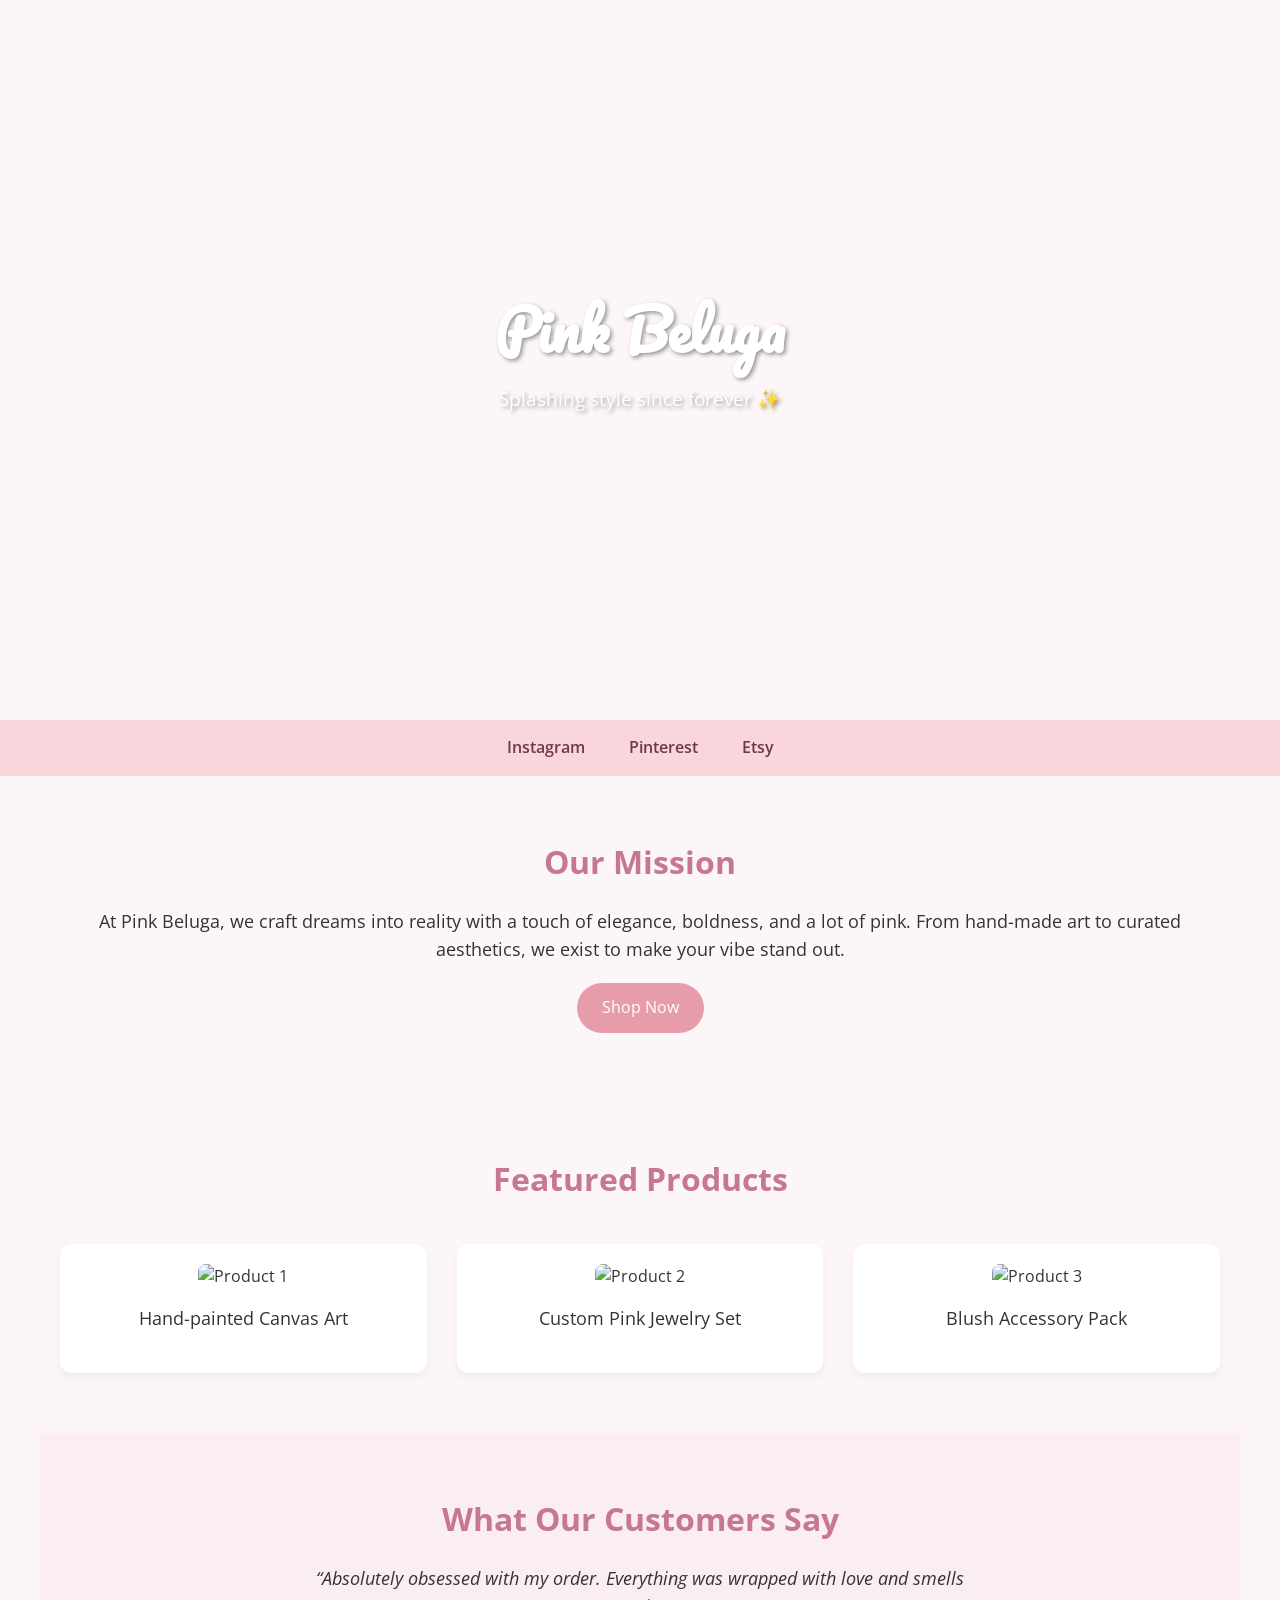
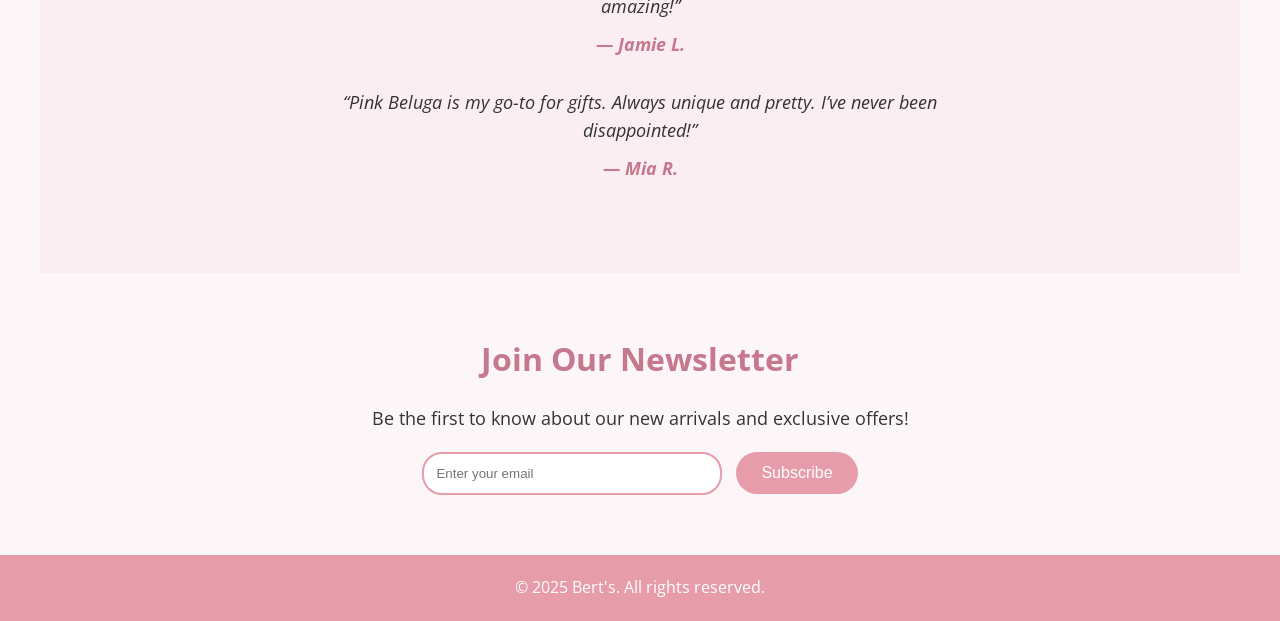
==== Pink Beluga.html @ 81efed3a "Add files via upload" ====
<!DOCTYPE html>
<html lang="en">
<head>
  <meta charset="UTF-8" />
  <meta name="viewport" content="width=device-width, initial-scale=1" />
  <title>Pink Beluga</title>
  <link href="https://fonts.googleapis.com/css2?family=Pacifico&family=Open+Sans:wght@300;400;600&display=swap" rel="stylesheet">
  <style>
    * {
      margin: 0;
      padding: 0;
      box-sizing: border-box;
    }

    body {
      font-family: 'Open Sans', sans-serif;
      background-color: #fdf6f9;
      color: #333;
      line-height: 1.6;
    }

    header {
      background: url('https://images.unsplash.com/photo-1612969300260-69f3ee3de9d5?auto=format&fit=crop&w=1500&q=80') no-repeat center center/cover;
      height: 80vh;
      display: flex;
      align-items: center;
      justify-content: center;
      flex-direction: column;
      color: white;
      text-shadow: 2px 2px 4px rgba(0,0,0,0.4);
    }

    header h1 {
      font-family: 'Pacifico', cursive;
      font-size: 3.5rem;
    }

    header p {
      font-size: 1.2rem;
      margin-top: 10px;
    }

    nav {
      background-color: #f9d6dc;
      padding: 15px 0;
      text-align: center;
    }

    nav a {
      color: #703847;
      text-decoration: none;
      margin: 0 20px;
      font-weight: 600;
      transition: color 0.3s ease;
    }

    nav a:hover {
      color: #a04c64;
    }

    section {
      padding: 60px 20px;
      max-width: 1200px;
      margin: 0 auto;
      text-align: center;
    }

    h2 {
      color: #c6788e;
      margin-bottom: 20px;
      font-size: 2rem;
    }

    p {
      font-size: 1.1rem;
      margin-bottom: 20px;
    }

    .button {
      display: inline-block;
      padding: 12px 25px;
      background-color: #e79ca9;
      color: white;
      border: none;
      border-radius: 25px;
      font-size: 1rem;
      text-decoration: none;
      transition: background-color 0.3s ease;
    }

    .button:hover {
      background-color: #c6788e;
    }

    .products {
      display: grid;
      grid-template-columns: repeat(auto-fit, minmax(250px, 1fr));
      gap: 30px;
      margin-top: 40px;
    }

    .product-card {
      background: white;
      border-radius: 12px;
      box-shadow: 0 4px 10px rgba(0,0,0,0.05);
      padding: 20px;
    }

    .product-card img {
      width: 100%;
      border-radius: 8px;
      margin-bottom: 15px;
    }

    .testimonials {
      background-color: #fbeef2;
      padding: 60px 20px;
    }

    .testimonial {
      max-width: 700px;
      margin: 0 auto 30px auto;
      font-style: italic;
      font-size: 1.1rem;
    }

    .testimonial strong {
      display: block;
      margin-top: 10px;
      color: #c6788e;
    }

    .newsletter {
      background-color: #fdf6f9;
      padding: 60px 20px;
    }

    .newsletter input[type="email"] {
      padding: 12px;
      width: 300px;
      max-width: 100%;
      border: 2px solid #e79ca9;
      border-radius: 20px;
      margin-right: 10px;
      outline: none;
    }

    .newsletter button {
      padding: 12px 25px;
      background-color: #e79ca9;
      color: white;
      border: none;
      border-radius: 25px;
      font-size: 1rem;
      cursor: pointer;
    }

    .newsletter button:hover {
      background-color: #c6788e;
    }

    footer {
      background-color: #e79ca9;
      color: white;
      text-align: center;
      padding: 20px 0;
    }

    @media (max-width: 600px) {
      .newsletter input[type="email"] {
        margin-bottom: 10px;
        width: 100%;
      }

      .newsletter button {
        width: 100%;
      }
    }
  </style>
</head>
<body>

  <header>
    <h1>Pink Beluga</h1>
    <p>Splashing style since forever ✨</p>
  </header>

  <nav>
    <a href="https://www.instagram.com" target="_blank">Instagram</a>
    <a href="https://www.pinterest.com" target="_blank">Pinterest</a>
    <a href="https://www.etsy.com" target="_blank">Etsy</a>
  </nav>

  <section>
    <h2>Our Mission</h2>
    <p>
      At Pink Beluga, we craft dreams into reality with a touch of elegance, boldness, and a lot of pink.
      From hand-made art to curated aesthetics, we exist to make your vibe stand out.
    </p>
    <a href="https://www.etsy.com" target="_blank" class="button">Shop Now</a>
  </section>

  <section>
    <h2>Featured Products</h2>
    <div class="products">
      <div class="product-card">
        <img src="https://source.unsplash.com/300x200/?pink,art" alt="Product 1" />
        <p>Hand-painted Canvas Art</p>
      </div>
      <div class="product-card">
        <img src="https://source.unsplash.com/300x200/?pink,jewelry" alt="Product 2" />
        <p>Custom Pink Jewelry Set</p>
      </div>
      <div class="product-card">
        <img src="https://source.unsplash.com/300x200/?pink,accessories" alt="Product 3" />
        <p>Blush Accessory Pack</p>
      </div>
    </div>
  </section>

  <section class="testimonials">
    <h2>What Our Customers Say</h2>
    <div class="testimonial">“Absolutely obsessed with my order. Everything was wrapped with love and smells amazing!” <strong>— Jamie L.</strong></div>
    <div class="testimonial">“Pink Beluga is my go-to for gifts. Always unique and pretty. I’ve never been disappointed!” <strong>— Mia R.</strong></div>
  </section>

  <section class="newsletter">
    <h2>Join Our Newsletter</h2>
    <p>Be the first to know about our new arrivals and exclusive offers!</p>
    <form>
      <input type="email" placeholder="Enter your email" required>
      <button type="submit">Subscribe</button>
    </form>
  </section>

  <footer>
    &copy; 2025 Bert's. All rights reserved.
  </footer>

</body>
</html>
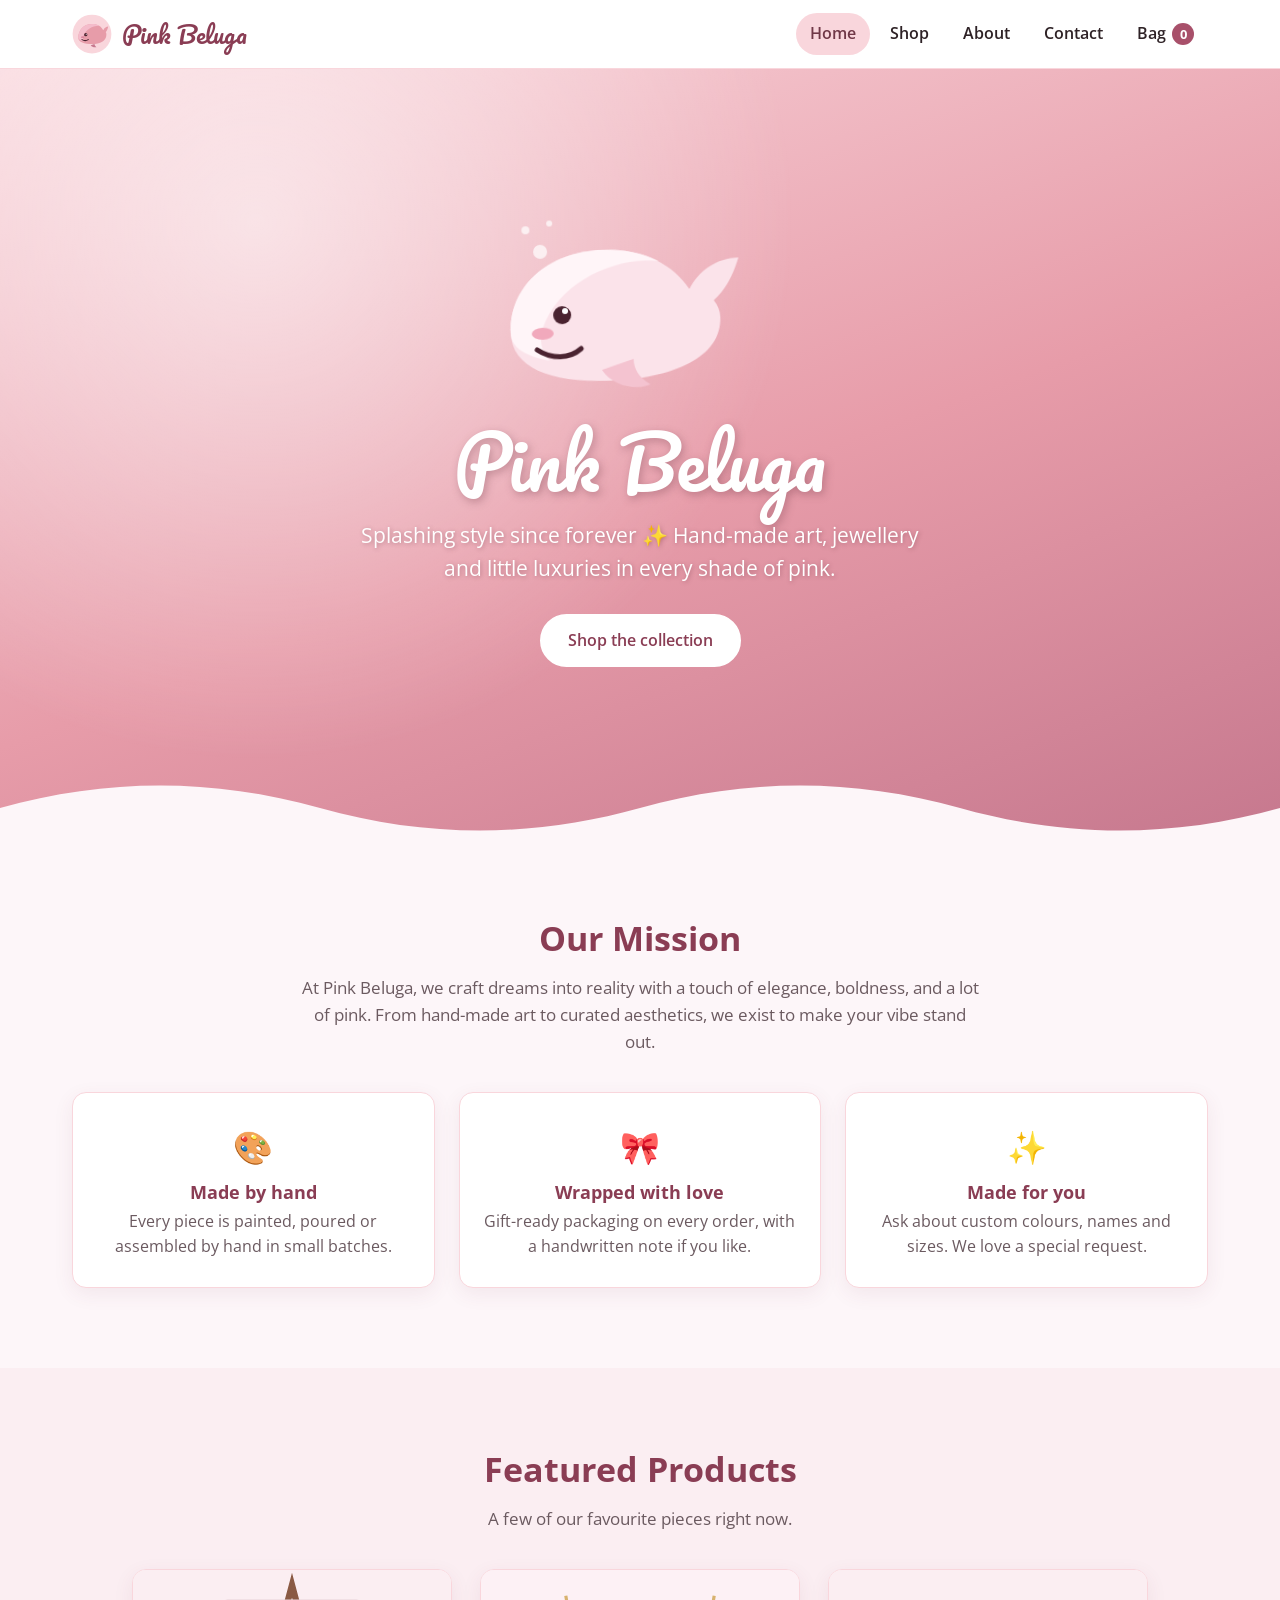
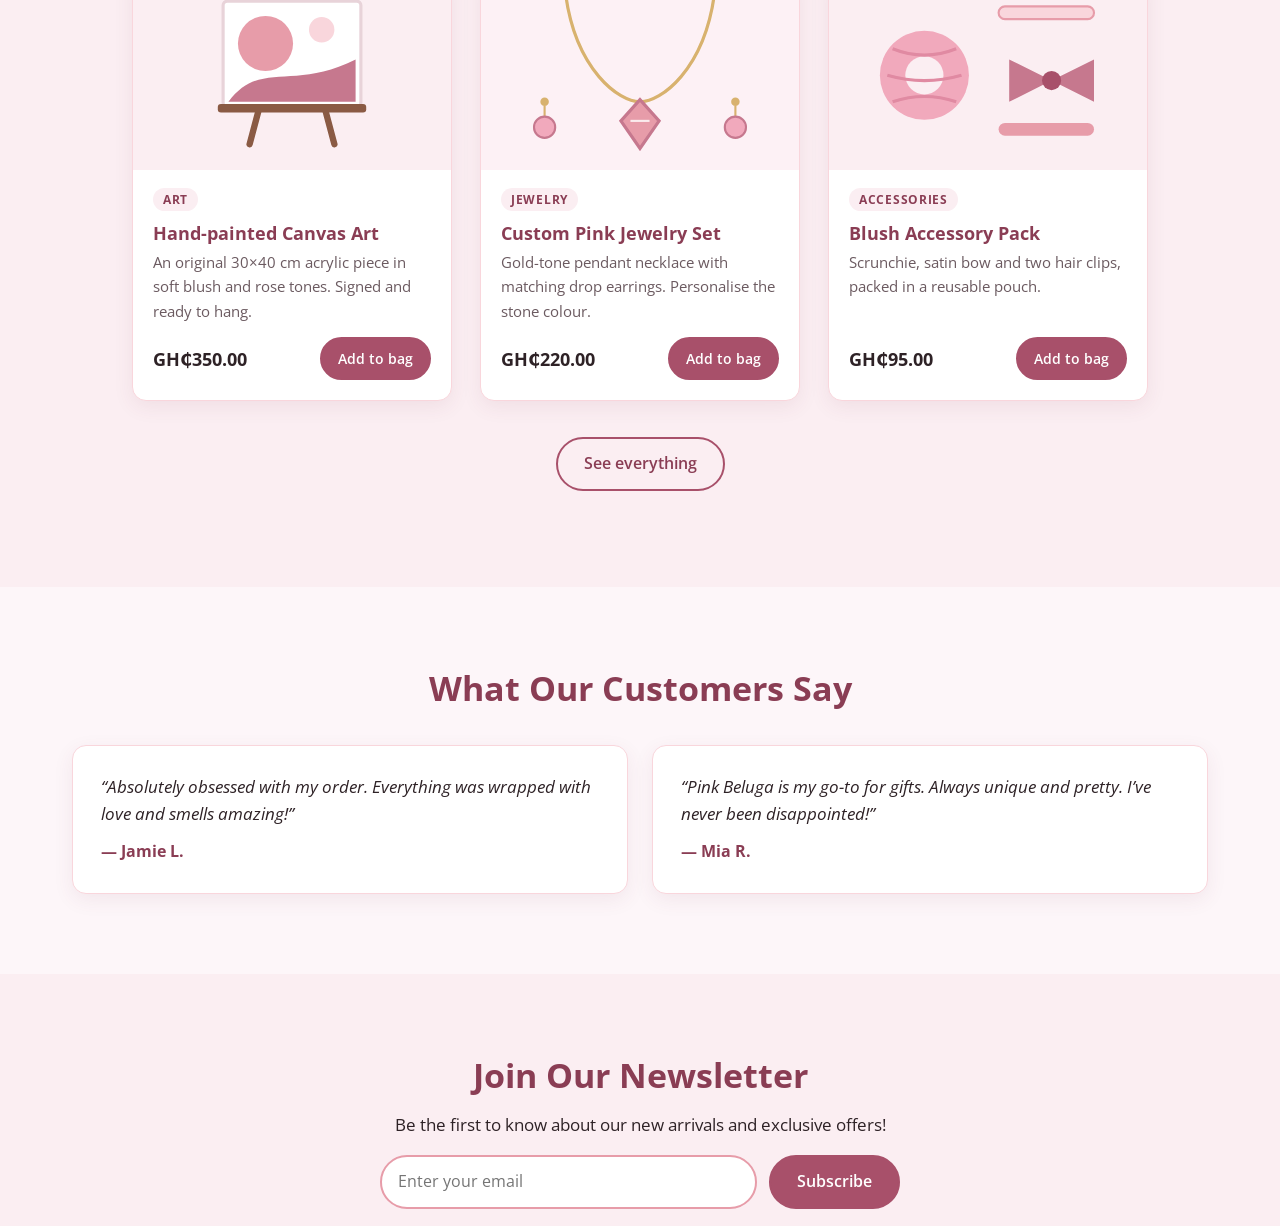
==== commit 6130561d: "Turn Pink Beluga into a full multi-page static website - Add index, shop, about, contact and 404 pag" ====
--- a/Pink Beluga.html
+++ b/Pink Beluga.html
@@ -1,241 +1,13 @@
-<!DOCTYPE html>
-<html lang="en">
-<head>
-  <meta charset="UTF-8" />
-  <meta name="viewport" content="width=device-width, initial-scale=1" />
-  <title>Pink Beluga</title>
-  <link href="https://fonts.googleapis.com/css2?family=Pacifico&family=Open+Sans:wght@300;400;600&display=swap" rel="stylesheet">
-  <style>
-    * {
-      margin: 0;
-      padding: 0;
-      box-sizing: border-box;
-    }
-
-    body {
-      font-family: 'Open Sans', sans-serif;
-      background-color: #fdf6f9;
-      color: #333;
-      line-height: 1.6;
-    }
-
-    header {
-      background: url('https://images.unsplash.com/photo-1612969300260-69f3ee3de9d5?auto=format&fit=crop&w=1500&q=80') no-repeat center center/cover;
-      height: 80vh;
-      display: flex;
-      align-items: center;
-      justify-content: center;
-      flex-direction: column;
-      color: white;
-      text-shadow: 2px 2px 4px rgba(0,0,0,0.4);
-    }
-
-    header h1 {
-      font-family: 'Pacifico', cursive;
-      font-size: 3.5rem;
-    }
-
-    header p {
-      font-size: 1.2rem;
-      margin-top: 10px;
-    }
-
-    nav {
-      background-color: #f9d6dc;
-      padding: 15px 0;
-      text-align: center;
-    }
-
-    nav a {
-      color: #703847;
-      text-decoration: none;
-      margin: 0 20px;
-      font-weight: 600;
-      transition: color 0.3s ease;
-    }
-
-    nav a:hover {
-      color: #a04c64;
-    }
-
-    section {
-      padding: 60px 20px;
-      max-width: 1200px;
-      margin: 0 auto;
-      text-align: center;
-    }
-
-    h2 {
-      color: #c6788e;
-      margin-bottom: 20px;
-      font-size: 2rem;
-    }
-
-    p {
-      font-size: 1.1rem;
-      margin-bottom: 20px;
-    }
-
-    .button {
-      display: inline-block;
-      padding: 12px 25px;
-      background-color: #e79ca9;
-      color: white;
-      border: none;
-      border-radius: 25px;
-      font-size: 1rem;
-      text-decoration: none;
-      transition: background-color 0.3s ease;
-    }
-
-    .button:hover {
-      background-color: #c6788e;
-    }
-
-    .products {
-      display: grid;
-      grid-template-columns: repeat(auto-fit, minmax(250px, 1fr));
-      gap: 30px;
-      margin-top: 40px;
-    }
-
-    .product-card {
-      background: white;
-      border-radius: 12px;
-      box-shadow: 0 4px 10px rgba(0,0,0,0.05);
-      padding: 20px;
-    }
-
-    .product-card img {
-      width: 100%;
-      border-radius: 8px;
-      margin-bottom: 15px;
-    }
-
-    .testimonials {
-      background-color: #fbeef2;
-      padding: 60px 20px;
-    }
-
-    .testimonial {
-      max-width: 700px;
-      margin: 0 auto 30px auto;
-      font-style: italic;
-      font-size: 1.1rem;
-    }
-
-    .testimonial strong {
-      display: block;
-      margin-top: 10px;
-      color: #c6788e;
-    }
-
-    .newsletter {
-      background-color: #fdf6f9;
-      padding: 60px 20px;
-    }
-
-    .newsletter input[type="email"] {
-      padding: 12px;
-      width: 300px;
-      max-width: 100%;
-      border: 2px solid #e79ca9;
-      border-radius: 20px;
-      margin-right: 10px;
-      outline: none;
-    }
-
-    .newsletter button {
-      padding: 12px 25px;
-      background-color: #e79ca9;
-      color: white;
-      border: none;
-      border-radius: 25px;
-      font-size: 1rem;
-      cursor: pointer;
-    }
-
-    .newsletter button:hover {
-      background-color: #c6788e;
-    }
-
-    footer {
-      background-color: #e79ca9;
-      color: white;
-      text-align: center;
-      padding: 20px 0;
-    }
-
-    @media (max-width: 600px) {
-      .newsletter input[type="email"] {
-        margin-bottom: 10px;
-        width: 100%;
-      }
-
-      .newsletter button {
-        width: 100%;
-      }
-    }
-  </style>
-</head>
-<body>
-
-  <header>
-    <h1>Pink Beluga</h1>
-    <p>Splashing style since forever ✨</p>
-  </header>
-
-  <nav>
-    <a href="https://www.instagram.com" target="_blank">Instagram</a>
-    <a href="https://www.pinterest.com" target="_blank">Pinterest</a>
-    <a href="https://www.etsy.com" target="_blank">Etsy</a>
-  </nav>
-
-  <section>
-    <h2>Our Mission</h2>
-    <p>
-      At Pink Beluga, we craft dreams into reality with a touch of elegance, boldness, and a lot of pink.
-      From hand-made art to curated aesthetics, we exist to make your vibe stand out.
-    </p>
-    <a href="https://www.etsy.com" target="_blank" class="button">Shop Now</a>
-  </section>
-
-  <section>
-    <h2>Featured Products</h2>
-    <div class="products">
-      <div class="product-card">
-        <img src="https://source.unsplash.com/300x200/?pink,art" alt="Product 1" />
-        <p>Hand-painted Canvas Art</p>
-      </div>
-      <div class="product-card">
-        <img src="https://source.unsplash.com/300x200/?pink,jewelry" alt="Product 2" />
-        <p>Custom Pink Jewelry Set</p>
-      </div>
-      <div class="product-card">
-        <img src="https://source.unsplash.com/300x200/?pink,accessories" alt="Product 3" />
-        <p>Blush Accessory Pack</p>
-      </div>
-    </div>
-  </section>
-
-  <section class="testimonials">
-    <h2>What Our Customers Say</h2>
-    <div class="testimonial">“Absolutely obsessed with my order. Everything was wrapped with love and smells amazing!” <strong>— Jamie L.</strong></div>
-    <div class="testimonial">“Pink Beluga is my go-to for gifts. Always unique and pretty. I’ve never been disappointed!” <strong>— Mia R.</strong></div>
-  </section>
-
-  <section class="newsletter">
-    <h2>Join Our Newsletter</h2>
-    <p>Be the first to know about our new arrivals and exclusive offers!</p>
-    <form>
-      <input type="email" placeholder="Enter your email" required>
-      <button type="submit">Subscribe</button>
-    </form>
-  </section>
-
-  <footer>
-    &copy; 2025 Bert's. All rights reserved.
-  </footer>
-
-</body>
-</html>
+<!DOCTYPE html>
+<html lang="en">
+<head>
+  <meta charset="UTF-8" />
+  <title>Pink Beluga</title>
+  <!-- The site moved to index.html. This keeps old links working. -->
+  <meta http-equiv="refresh" content="0; url=index.html" />
+  <link rel="canonical" href="index.html" />
+</head>
+<body>
+  <p>Pink Beluga has moved. <a href="index.html">Continue to the website</a>.</p>
+</body>
+</html>
